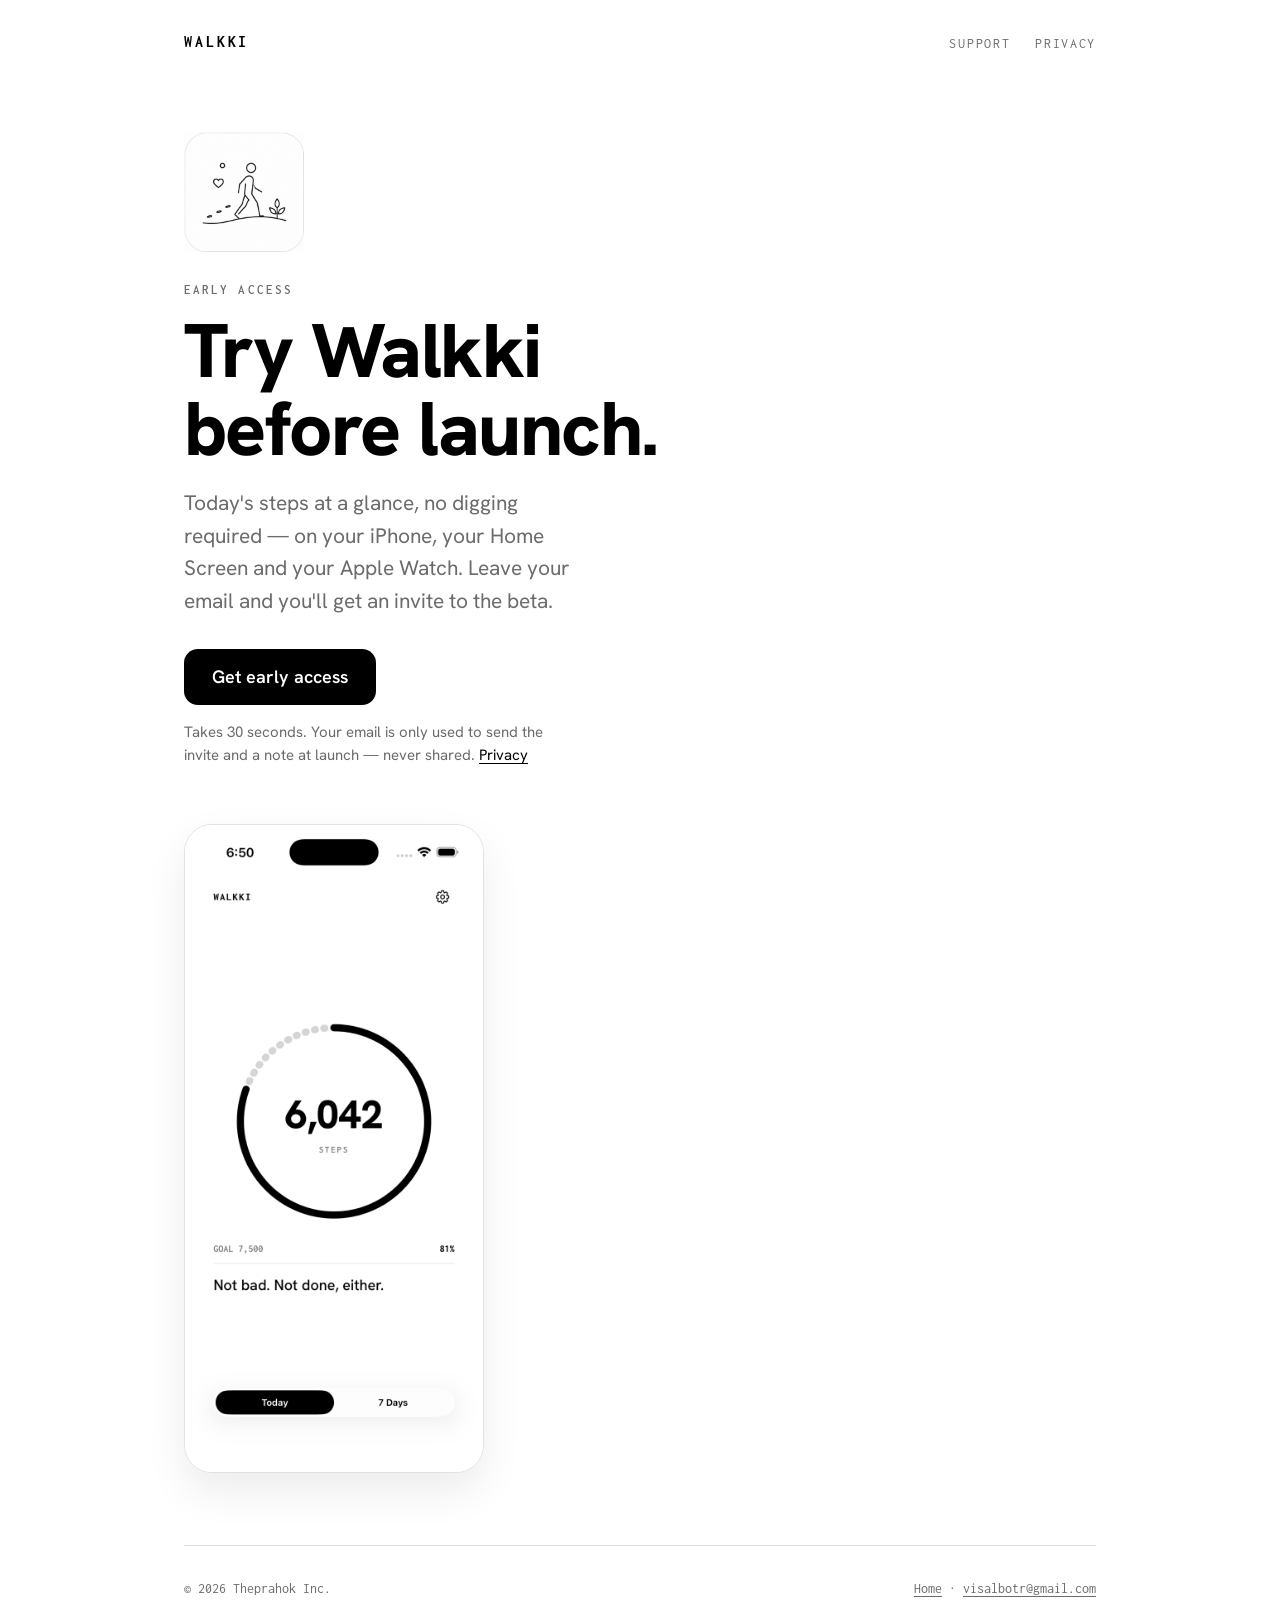
==== beta/index.html @ e7d6a467 "Add an early access sign-up page and link previews - /beta page linking to the Google Form, for shar" ====
<!DOCTYPE html>
<html lang="en">
<head>
  <meta charset="utf-8">
  <meta name="viewport" content="width=device-width, initial-scale=1">
  <title>Walkki — Early Access</title>
  <meta name="description" content="Be one of the first to try Walkki, a private step counter for iPhone and Apple Watch.">
  <meta property="og:type" content="website">
  <meta property="og:url" content="https://walkki.theprahok.com/beta/">
  <meta property="og:title" content="Walkki — Early Access">
  <meta property="og:description" content="Be one of the first to try Walkki, a private step counter for iPhone and Apple Watch.">
  <meta property="og:image" content="https://walkki.theprahok.com/images/share.png">
  <meta property="og:image:width" content="1200">
  <meta property="og:image:height" content="630">
  <meta name="twitter:card" content="summary_large_image">
  <link rel="preconnect" href="https://fonts.googleapis.com">
  <link rel="preconnect" href="https://fonts.gstatic.com" crossorigin>
  <link href="https://fonts.googleapis.com/css2?family=Hanken+Grotesk:wght@400;600;700;800&family=Inconsolata:wght@400;600;700&display=swap" rel="stylesheet">
  <link rel="stylesheet" href="../style.css">
  <link rel="icon" type="image/png" href="../favicon.png">
  <link rel="apple-touch-icon" href="../apple-touch-icon.png">
</head>
<body>
  <div class="wrap">
    <header>
      <a class="wordmark" href="../">WALKKI</a>
      <nav>
        <a href="../#support">Support</a>
        <a href="../privacy.html">Privacy</a>
      </nav>
    </header>

    <section class="hero beta">
      <img class="app-icon" src="../images/icon.png" alt="Walkki app icon: a line drawing of a person walking uphill, with footprints and a heart." width="360" height="360">
      <p class="label">Early access</p>
      <h1>Try Walkki<br>before launch.</h1>
      <p class="lede">Today's steps at a glance, no digging required — on your iPhone, your Home Screen and your Apple Watch. Leave your email and you'll get an invite to the beta.</p>

      <a class="button cta" href="https://forms.gle/vyTJuPRtHK16AJ3b9">Get early access</a>
      <p class="fine">Takes 30 seconds. Your email is only used to send the invite and a note at launch — never shared. <a href="../privacy.html#signups">Privacy</a></p>

      <img class="beta-shot" src="../images/today.png" alt="Walkki's Today screen: a progress ring showing 6,042 steps." width="720" height="1563">
    </section>

    <footer>
      <span>© 2026 Theprahok Inc.</span>
      <span><a href="../">Home</a> · <a href="mailto:visalbotr@gmail.com">visalbotr@gmail.com</a></span>
    </footer>
  </div>
</body>
</html>
---- style.css ----
/* Mirrors the app: black ink on white, Hanken Grotesk for display,
   Inconsolata for the small mono labels. Light only, like the app. */
:root {
  color-scheme: light;
  --ink: #000;
  --muted: #6b6b6b;
  --rule: #e2e2e2;
  --surface: #fff;
  --soft: #f4f4f4;
  --display: "Hanken Grotesk", -apple-system, system-ui, sans-serif;
  --mono: "Inconsolata", ui-monospace, Menlo, monospace;
}

* { box-sizing: border-box; }

html { -webkit-text-size-adjust: 100%; }

body {
  margin: 0;
  background: var(--surface);
  color: var(--ink);
  font-family: var(--display);
  font-size: 18px;
  line-height: 1.55;
}

a { color: var(--ink); text-underline-offset: 3px; }

.wrap {
  max-width: 960px;
  margin: 0 auto;
  padding: 0 24px;
}

/* Header — the app's "WALKK" wordmark */
header {
  display: flex;
  justify-content: space-between;
  align-items: center;
  padding: 28px 0;
}
.wordmark {
  font-family: var(--mono);
  font-weight: 700;
  letter-spacing: 0.18em;
  font-size: 16px;
  text-decoration: none;
}
nav a {
  font-family: var(--mono);
  font-size: 14px;
  letter-spacing: 0.12em;
  text-transform: uppercase;
  text-decoration: none;
  color: var(--muted);
  margin-left: 20px;
}
nav a:hover { color: var(--ink); }

/* The icon artwork draws its own rounded frame, so no border or shadow here. */
.app-icon {
  display: block;
  width: 120px;
  height: 120px;
  margin-bottom: 28px;
}

.label {
  font-family: var(--mono);
  font-size: 13px;
  font-weight: 600;
  letter-spacing: 0.16em;
  text-transform: uppercase;
  color: var(--muted);
  margin: 0 0 12px;
}

h1 {
  font-size: clamp(44px, 8vw, 76px);
  line-height: 1.02;
  font-weight: 800;
  letter-spacing: -0.02em;
  margin: 0 0 20px;
}
h2 {
  font-size: clamp(30px, 5vw, 42px);
  line-height: 1.1;
  font-weight: 800;
  margin: 0 0 24px;
}
h3 { font-size: 20px; font-weight: 700; margin: 0 0 6px; }

.lede { font-size: 21px; color: var(--muted); max-width: 34ch; margin: 0; }

section { padding: 72px 0; border-top: 1px solid var(--rule); }
.hero { border-top: none; padding-top: 48px; }

/* The problem Walkki solves — a wider measure so the question reads as one thought */
.why h2 { max-width: 24ch; }
.why .lede { max-width: 46ch; }

/* Early access */
.cta { margin-top: 32px; }
.fine { font-size: 15px; color: var(--muted); max-width: 46ch; margin: 16px 0 0; }
.beta-shot {
  display: block;
  width: 100%;
  max-width: 300px;
  height: auto;
  margin-top: 56px;
  border-radius: 28px;
  border: 1px solid var(--rule);
  box-shadow: 0 18px 40px rgba(0, 0, 0, 0.08);
}

/* Screenshots */
.shots {
  display: grid;
  grid-template-columns: repeat(3, 1fr);
  gap: 24px;
  margin-top: 56px;
}
.shot { margin: 0; }
.shot img {
  width: 100%;
  height: auto;
  display: block;
  border-radius: 28px;
  border: 1px solid var(--rule);
  box-shadow: 0 18px 40px rgba(0, 0, 0, 0.08);
}
.shot figcaption {
  font-family: var(--mono);
  font-size: 13px;
  letter-spacing: 0.14em;
  text-transform: uppercase;
  color: var(--muted);
  margin-top: 14px;
  text-align: center;
}

/* Features */
.features {
  display: grid;
  grid-template-columns: repeat(2, 1fr);
  gap: 36px 48px;
}
.features p, .faq p { margin: 0; color: var(--muted); }

.widget-row {
  display: grid;
  grid-template-columns: 180px 1fr;
  gap: 36px;
  align-items: center;
  margin-top: 56px;
}
.widget-row img {
  width: 180px;
  height: 180px;
  border-radius: 40px;
  border: 1px solid var(--rule);
  box-shadow: 0 18px 40px rgba(0, 0, 0, 0.08);
}

/* Support */
.contact {
  background: var(--soft);
  border-radius: 20px;
  padding: 32px;
  margin-bottom: 56px;
}
.contact p { margin: 0 0 20px; color: var(--muted); }
.button {
  display: inline-block;
  background: var(--ink);
  color: var(--surface);
  text-decoration: none;
  font-weight: 600;
  padding: 14px 28px;
  border-radius: 14px;
}
.email { font-family: var(--mono); font-size: 16px; margin-left: 16px; color: var(--muted); }

.faq { display: grid; gap: 28px; }
.faq div { padding-bottom: 28px; border-bottom: 1px solid var(--rule); }

/* Privacy policy page */
.policy { max-width: 680px; }
.policy h2 { font-size: 24px; margin: 40px 0 10px; }
.policy p, .policy li { color: #333; }

footer {
  border-top: 1px solid var(--rule);
  padding: 32px 0 48px;
  font-family: var(--mono);
  font-size: 14px;
  color: var(--muted);
  display: flex;
  justify-content: space-between;
  gap: 16px;
  flex-wrap: wrap;
}
footer a { color: var(--muted); }

@media (max-width: 720px) {
  body { font-size: 17px; }
  .wrap { padding: 0 16px; }
  section { padding: 56px 0; }
  .shots { grid-template-columns: 1fr; max-width: 320px; margin-left: auto; margin-right: auto; }
  .features { grid-template-columns: 1fr; gap: 28px; }
  .widget-row { grid-template-columns: 1fr; gap: 20px; }
  .contact { padding: 24px; }
  .app-icon { width: 96px; height: 96px; }
  .email { display: block; margin: 16px 0 0; word-break: break-all; }
  nav a { margin-left: 14px; }
}
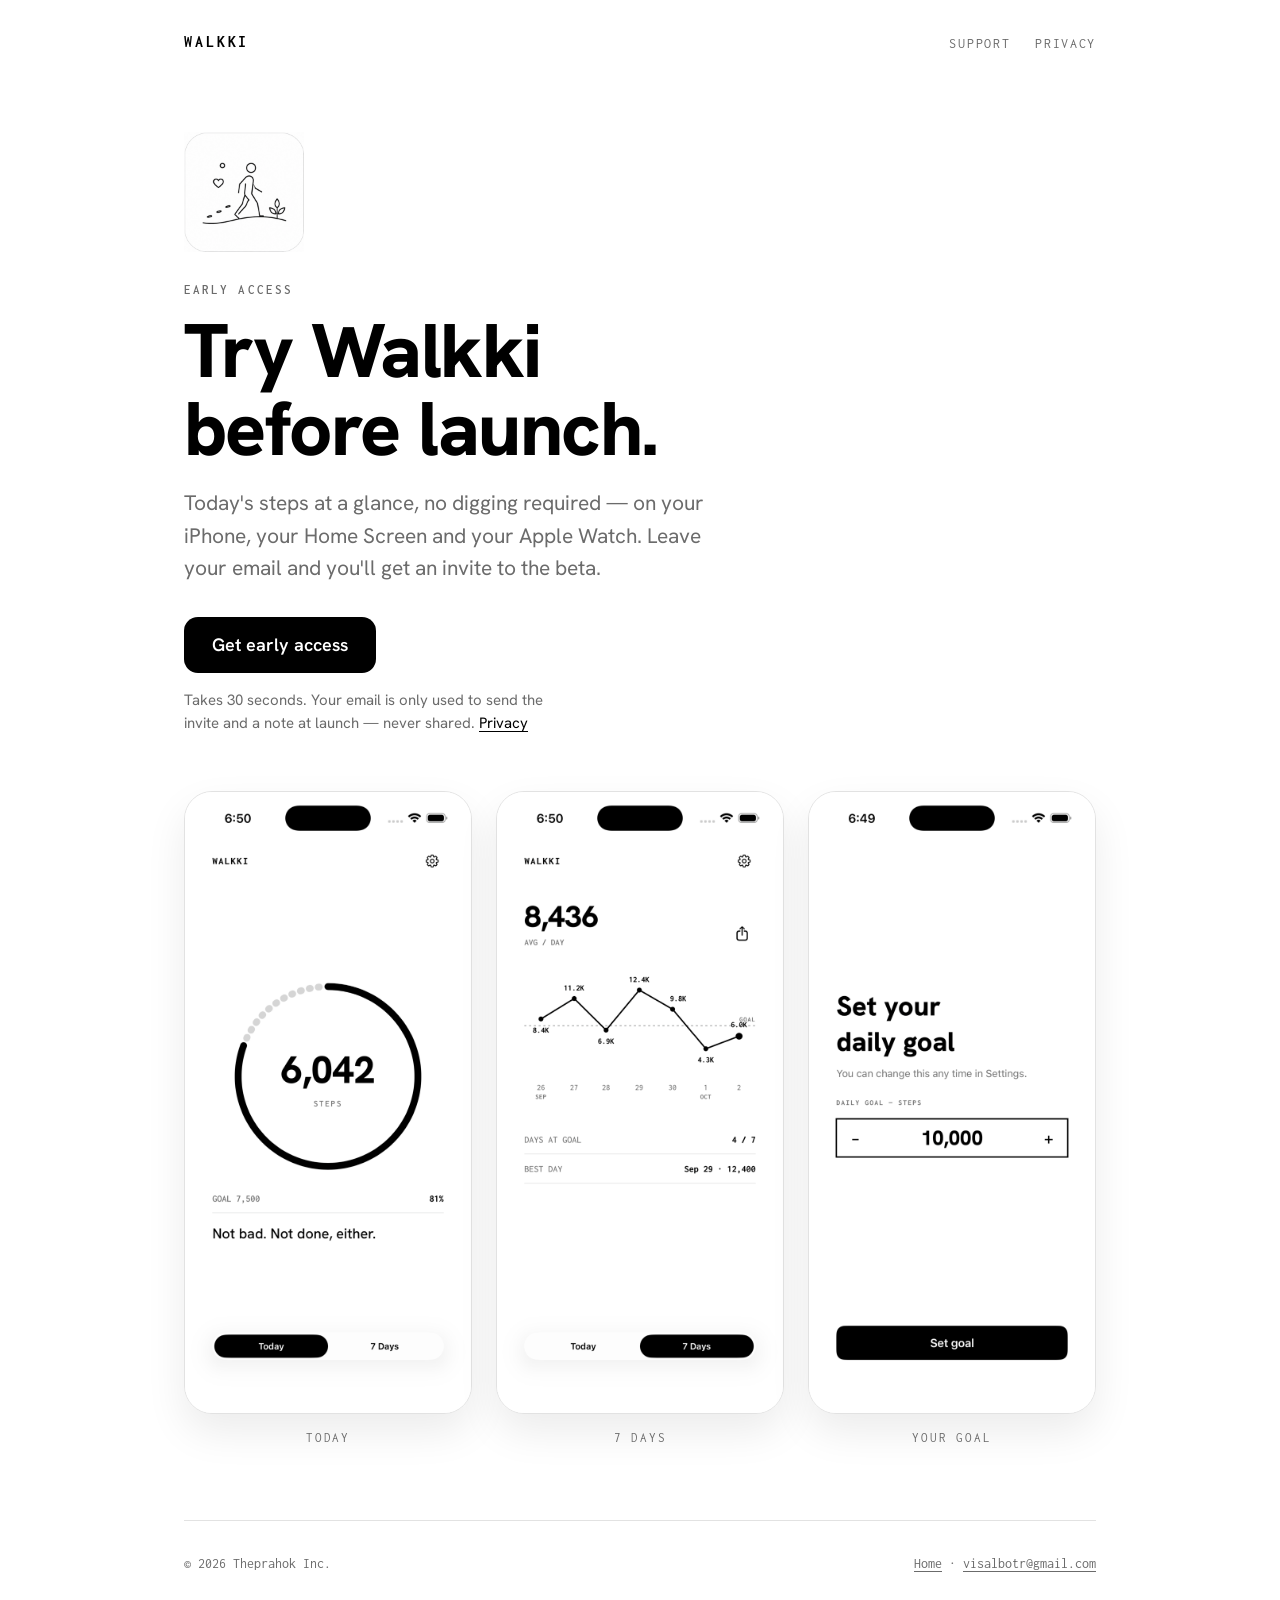
==== commit 6a24045a: "Show all three screenshots on the beta page The single Today screenshot becomes the homepage's Today" ====
--- a/beta/index.html
+++ b/beta/index.html
@@ -39,7 +39,20 @@
       <a class="button cta" href="https://forms.gle/vyTJuPRtHK16AJ3b9">Get early access</a>
       <p class="fine">Takes 30 seconds. Your email is only used to send the invite and a note at launch — never shared. <a href="../privacy.html#signups">Privacy</a></p>
 
-      <img class="beta-shot" src="../images/today.png" alt="Walkki's Today screen: a progress ring showing 6,042 steps." width="720" height="1563">
+      <div class="shots">
+        <figure class="shot">
+          <img src="../images/today.png" alt="Today screen: a progress ring showing 6,042 steps against a 7,500 goal, with a short quote below." width="720" height="1563">
+          <figcaption>Today</figcaption>
+        </figure>
+        <figure class="shot">
+          <img src="../images/week.png" alt="7 Days screen: a line chart of the last seven days with a dashed goal line, average per day, days at goal and best day." width="720" height="1563">
+          <figcaption>7 Days</figcaption>
+        </figure>
+        <figure class="shot">
+          <img src="../images/goal.png" alt="Goal setup screen with a stepper set to 10,000 steps and a Set goal button." width="720" height="1563">
+          <figcaption>Your goal</figcaption>
+        </figure>
+      </div>
     </section>
 
     <footer>
--- a/style.css
+++ b/style.css
@@ -56,6 +56,14 @@
   margin-left: 20px;
 }
 nav a:hover { color: var(--ink); }
+nav a.nav-cta {
+  background: var(--ink);
+  color: var(--surface);
+  font-weight: 600;
+  padding: 8px 14px;
+  border-radius: 10px;
+}
+nav a.nav-cta:hover { color: var(--surface); }
 
 /* The icon artwork draws its own rounded frame, so no border or shadow here. */
 .app-icon {
@@ -98,20 +106,11 @@
 /* The problem Walkki solves — a wider measure so the question reads as one thought */
 .why h2 { max-width: 24ch; }
 .why .lede { max-width: 46ch; }
+.beta .lede { max-width: 46ch; }
 
 /* Early access */
 .cta { margin-top: 32px; }
 .fine { font-size: 15px; color: var(--muted); max-width: 46ch; margin: 16px 0 0; }
-.beta-shot {
-  display: block;
-  width: 100%;
-  max-width: 300px;
-  height: auto;
-  margin-top: 56px;
-  border-radius: 28px;
-  border: 1px solid var(--rule);
-  box-shadow: 0 18px 40px rgba(0, 0, 0, 0.08);
-}
 
 /* Screenshots */
 .shots {
@@ -214,3 +213,9 @@
   .email { display: block; margin: 16px 0 0; word-break: break-all; }
   nav a { margin-left: 14px; }
 }
+
+/* No room for all three beside the wordmark on a phone. Support is further
+   down the page and Privacy is in the footer, so only the button stays. */
+@media (max-width: 480px) {
+  nav a:not(.nav-cta) { display: none; }
+}
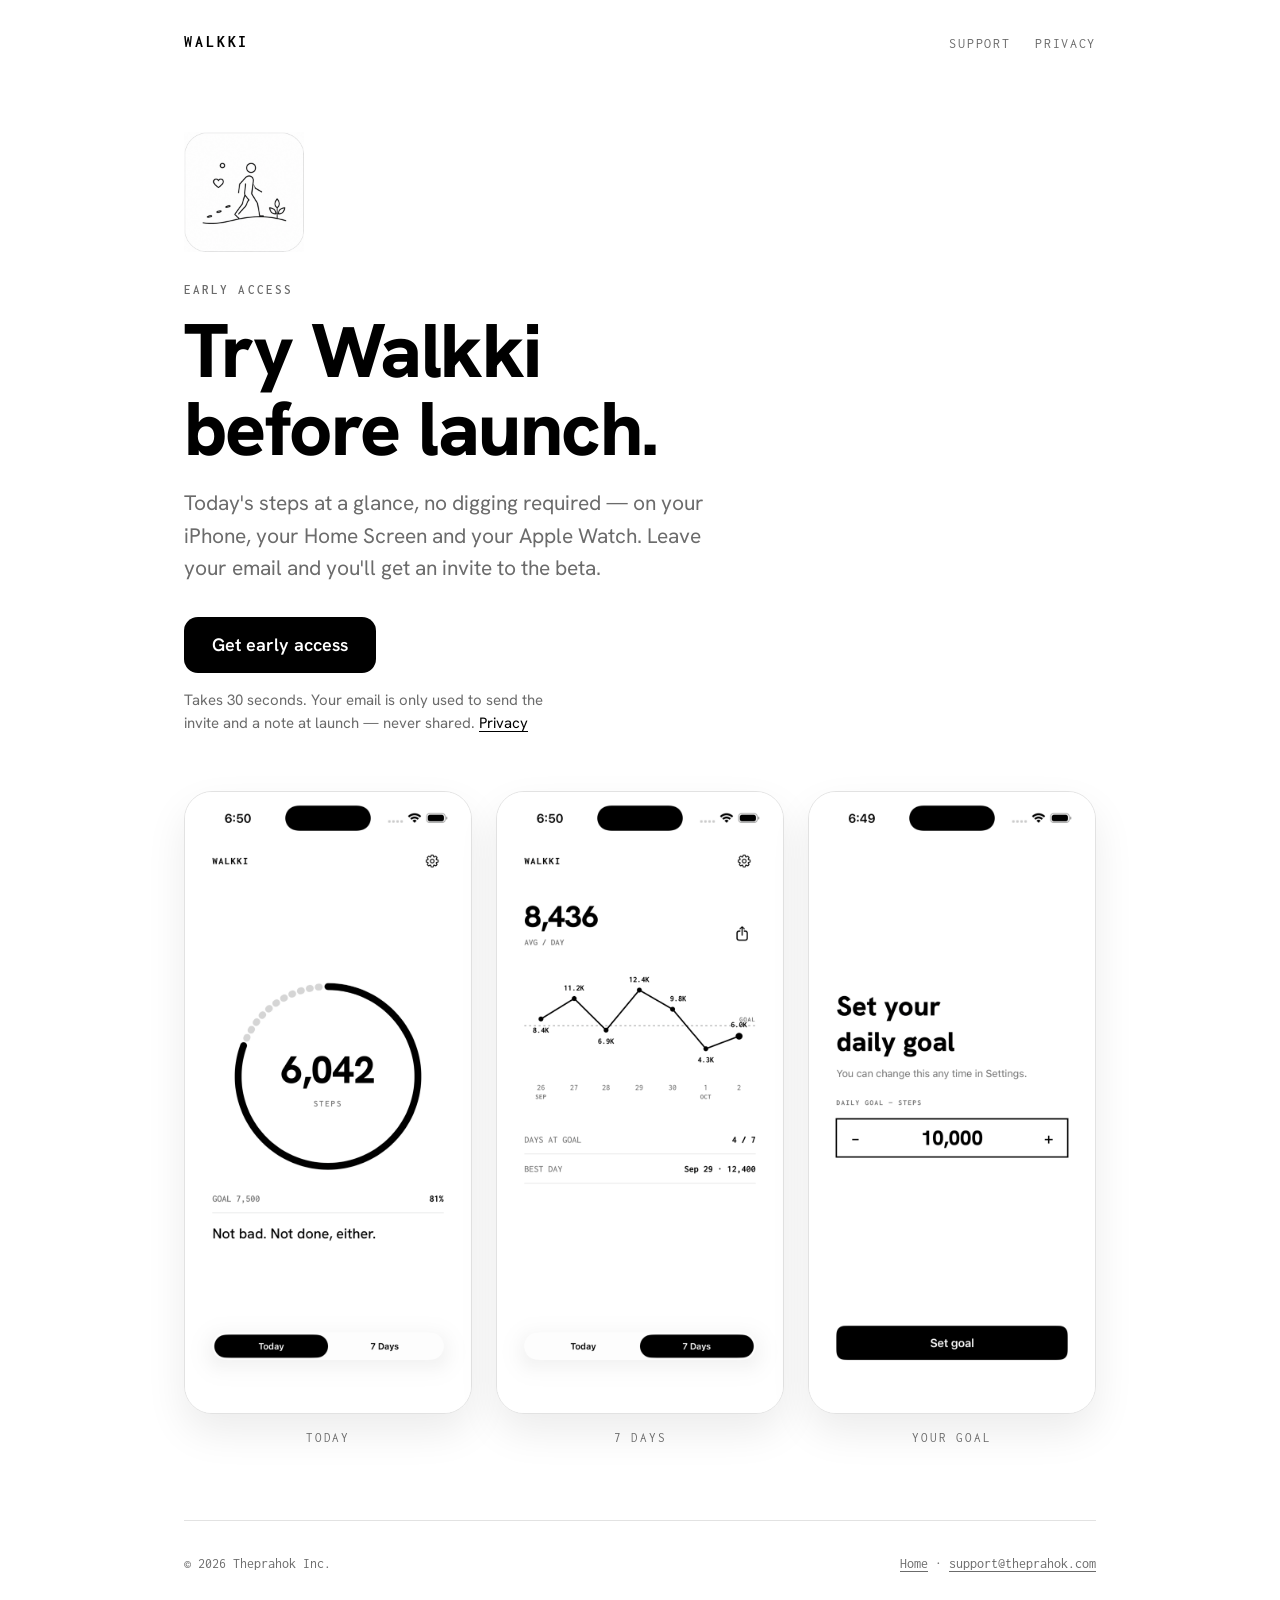
==== commit 71845636: "Use support@theprahok.com as the support email Co-Authored-By: Claude Opus 5.5 <noreply@anthropic.co" ====
--- a/beta/index.html
+++ b/beta/index.html
@@ -57,7 +57,7 @@
 
     <footer>
       <span>© 2026 Theprahok Inc.</span>
-      <span><a href="../">Home</a> · <a href="mailto:visalbotr@gmail.com">visalbotr@gmail.com</a></span>
+      <span><a href="../">Home</a> · <a href="mailto:support@theprahok.com">support@theprahok.com</a></span>
     </footer>
   </div>
 </body>
